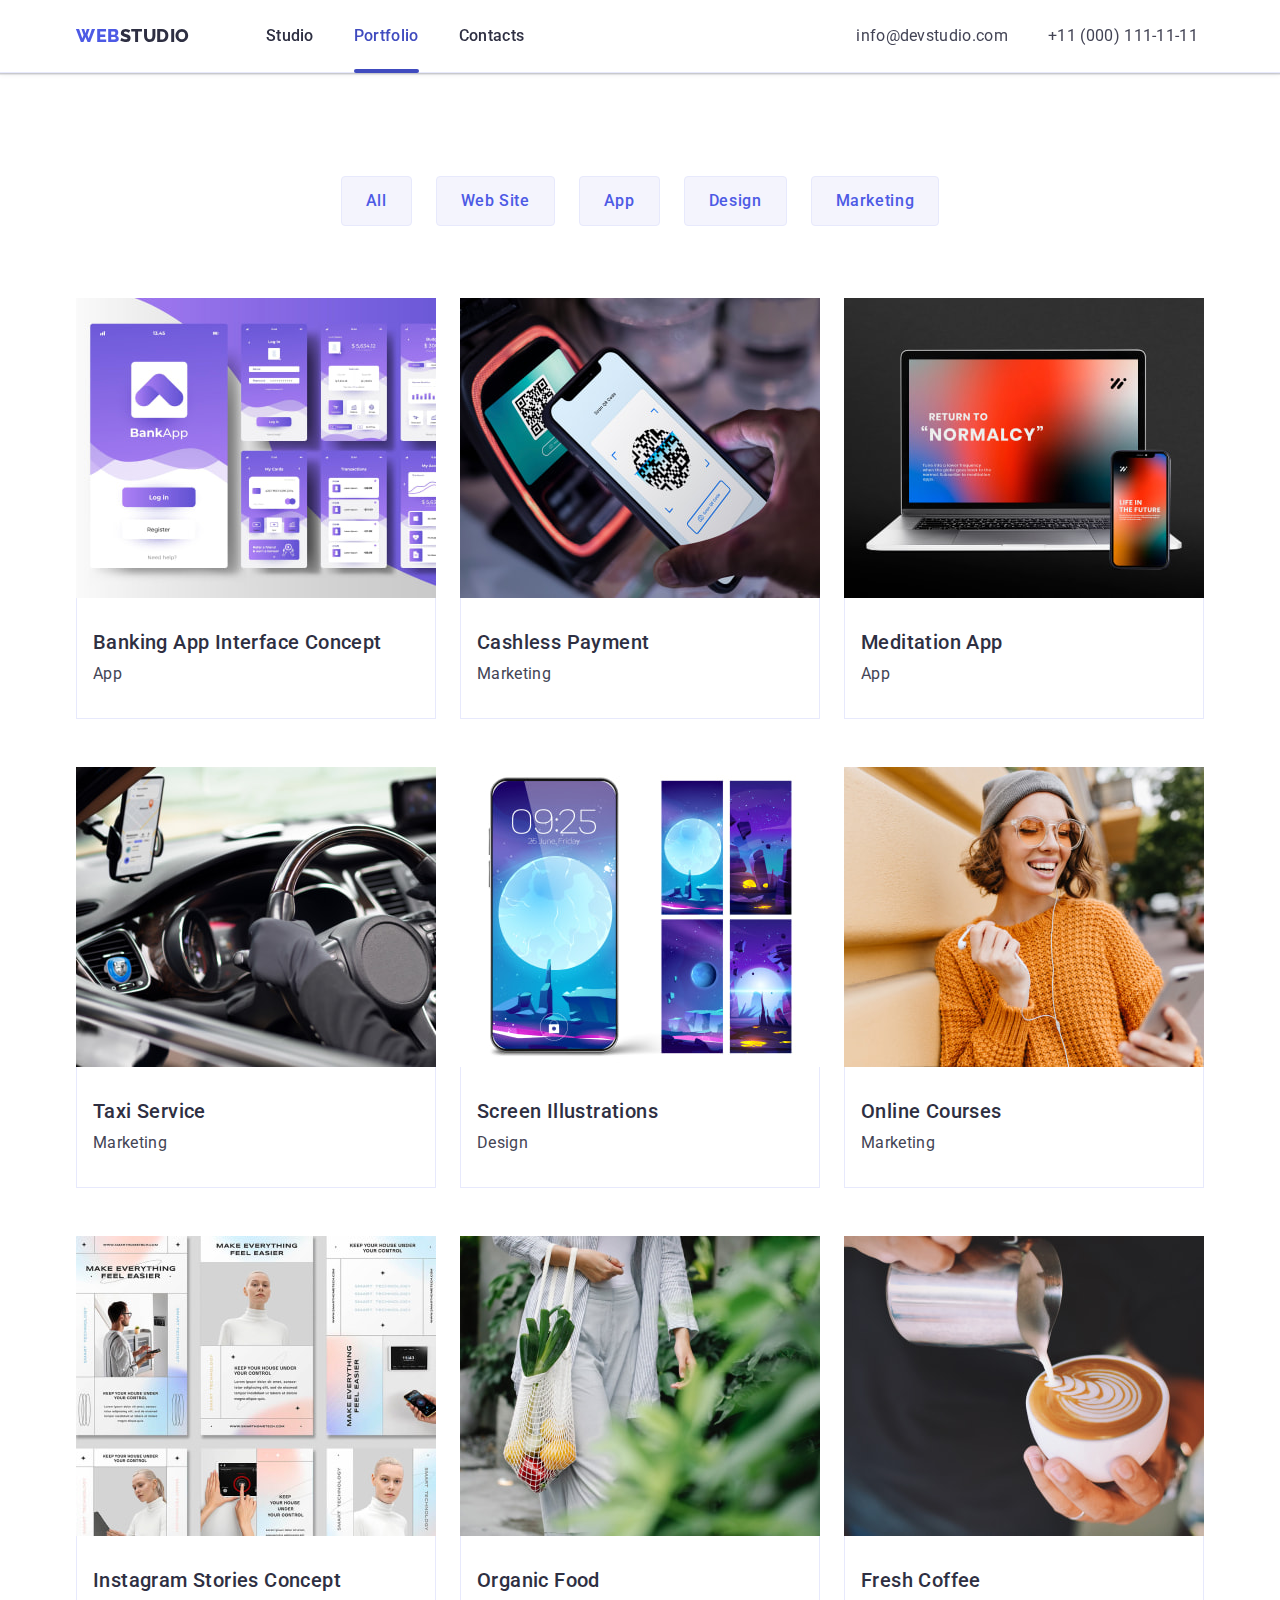
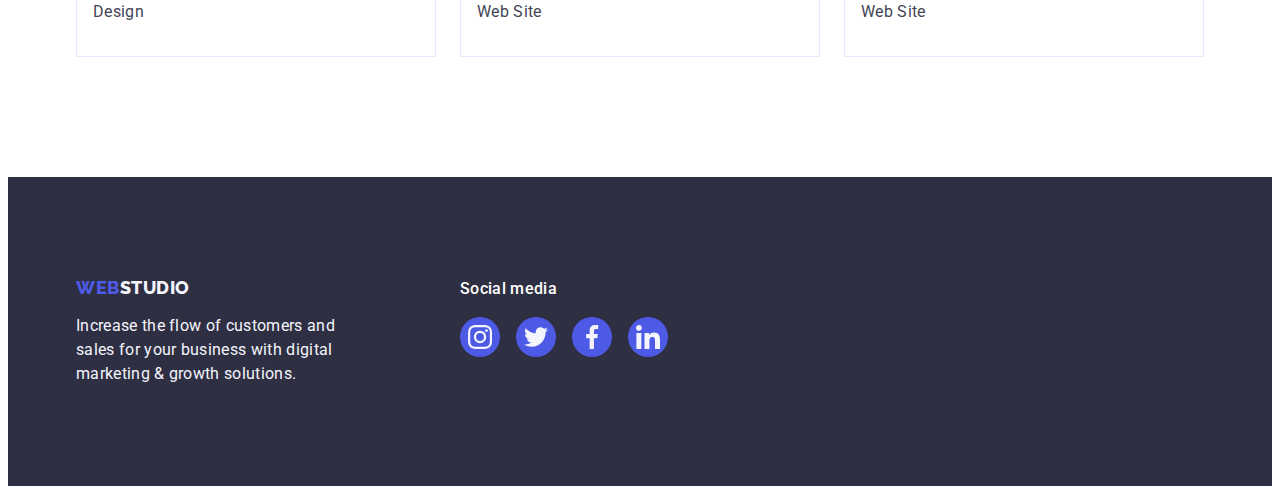
==== portfolio.html @ 9a4536a9 "Initial commit" ====
<!DOCTYPE html>
<html lang="en">
  <head>
    <meta charset="UTF-8" />
    <meta http-equiv="X-UA-Compatible" content="IE=edge" />
    <meta name="viewport" content="width=device-width, initial-scale=1.0" />
    <title>Document</title>
    <!--Styles Fonts-->
    <link rel="preconnect" href="https://fonts.googleapis.com" />
    <link rel="preconnect" href="https://fonts.gstatic.com" crossorigin />
    <link
      href="https://fonts.googleapis.com/css2?family=Raleway:wght@800&family=Roboto:wght@400;500;700;900&display=swap"
      rel="stylesheet"
    />
    <!-- Normolize -->
    <link rel="stylesheet" href="https://cdnjs.cloudflare.com/ajax/libs/modern-normalize/1.1.0/modern-normalize.min.css" integrity="sha512-wpPYUAdjBVSE4KJnH1VR1HeZfpl1ub8YT/NKx4PuQ5NmX2tKuGu6U/JRp5y+Y8XG2tV+wKQpNHVUX03MfMFn9Q==" crossorigin="anonymous" referrerpolicy="no-referrer" />
    <!--Styles proect-->
    <link rel="stylesheet" href="./css/styles.css" />
  </head>
  <body>
    <!--Header section-->
    <header class="header">
      <div class="header-container container">
        <nav class="header-nav">
          <a class="logo-link link" href="./index.html">Web<span class="web-logo">Studio</span></a>
          <ul class="header-nav-list list">
            <li class="header-nav-iteam">
              <a class="header-link link" href="./index.html">Studio</a>
            </li>
            <li class="header-nav-iteam">
              <a class="header-link link active" href="./portfolio.html">Portfolio</a>
            </li>
            <li class="header-nav-iteam">
              <a class="header-link link" href="">Contacts</a>
            </li>
          </ul>
        </nav>
        <address class="header-address">
          <ul class="header-add-list list">
            <li class="header-add-link">
              <a class="header-add-mail link" href="mailto:info@devstudio.com">info@devstudio.com</a>
            </li>
            <li class="header-add-link">
              <a class="header-add-mail link" href="tel:+110001111111">+11 (000) 111-11-11</a>
            </li>
          </ul>
        </address>
      </div>
    </header>
    <!--Main section-->
    <main>
      <section class="filter-st">
        <div class="filter-container container">
          <h1 class="filter-title" hidden>Filter button</h1>
          <ul class="bt-list list">
            <li class="filter-bt-iteam link">
              <button type="button" class="filter-bt">All</button>
            </li>
            <li class="filter-bt-iteam link">
              <button type="button" class="filter-bt">Web Site</button>
            </li>
            <li class="filter-bt-iteam link">
              <button type="button" class="filter-bt">App</button>
            </li>
            <li class="filter-bt-iteam link">
              <button type="button" class="filter-bt">Design</button>
            </li>
            <li class="filter-bt-iteam link">
              <button type="button" class="filter-bt">Marketing</button>
            </li>
          </ul>
          <ul class="portf-list list">
            <li class="portf-list-iteam">
                <a class="portf-iteam link" href="">
                  <div class="overlay">
                    <img
                    class="portfolio-img"
                    src="./images/portfolio/img1.jpg"
                    alt="Banking app"
                    width="360"
                    height="300"
                    />
                    <p class="overlay-text">
                        14 Stylish and User-Friendly App Design Concepts · Task Manager App · Calorie Tracker App · Exotic Fruit Ecommerce App · Cloud Storage App
                    </p>
                  </div>
                  <div class="portfolio-card-tx">
                    <h2 class="portfolio-title-two">Banking App Interface Concept</h2>
                    <p class="portfolio-tx-two">App</p>
                  </div>
                </a>
            </li>
            <li class="portf-list-iteam">
              <a class="portf-iteam link" href="">
                <div class="overlay">
                  <img
                  class="portfolio-img"
                  src="./images/portfolio/img2.jpg"
                  alt="Payment"
                  width="360"
                  height="300"
                  />
                  <p class="overlay-text">
                    14 Stylish and User-Friendly App Design Concepts · Task Manager App · Calorie Tracker App · Exotic Fruit Ecommerce App · Cloud Storage App
                  </p>
                </div>
                <div class="portfolio-card-tx">
                  <h2 class="portfolio-title-two">Cashless Payment</h2>
                  <p class="portfolio-tx-two">Marketing</p>
                </div>
              </a>
            </li>
            <li class="portf-list-iteam">
              <a class="portf-iteam link" href="">
                <div class="overlay">
                  <img
                  class="portfolio-img"
                  src="./images/portfolio/img3.jpg"
                  alt="Meditation app"
                  width="360"
                  height="300"
                  />
                  <p class="overlay-text">
                    14 Stylish and User-Friendly App Design Concepts · Task Manager App · Calorie Tracker App · Exotic Fruit Ecommerce App · Cloud Storage App
                  </p>
                </div>
                <div class="portfolio-card-tx">
                  <h2 class="portfolio-title-two">Meditation App</h2>
                  <p class="portfolio-tx-two">App</p>
                </div>
              </a>
            </li>
            <li class="portf-list-iteam">
              <a class="portf-iteam link" href="">
                <div class="overlay">
                  <img
                  class="portfolio-img"
                  src="./images/portfolio/img4.jpg"
                  alt="Taxi Service"
                  width="360"
                  height="300"
                  />
                  <p class="overlay-text">
                    14 Stylish and User-Friendly App Design Concepts · Task Manager App · Calorie Tracker App · Exotic Fruit Ecommerce App · Cloud Storage App
                  </p>
                </div>
                <div class="portfolio-card-tx">
                  <h2 class="portfolio-title-two">Taxi Service</h2>
                  <p class="portfolio-tx-two">Marketing</p>
                </div>
              </a>
            </li>
            <li class="portf-list-iteam">
              <a class="portf-iteam link" href="">
                <div class="overlay">
                  <img
                  class="portfolio-img"
                  src="./images/portfolio/img5.jpg"
                  alt="Illustrations"
                  width="360"
                  height="300"
                  />
                  <p class="overlay-text">
                    14 Stylish and User-Friendly App Design Concepts · Task Manager App · Calorie Tracker App · Exotic Fruit Ecommerce App · Cloud Storage App
                  </p>
                </div>
                <div class="portfolio-card-tx">
                  <h2 class="portfolio-title-two">Screen Illustrations</h2>
                  <p class="portfolio-tx-two">Design</p>
                </div>
              </a>
            </li>
            <li class="portf-list-iteam">
              <a class="portf-iteam link" href="">
                <div class="overlay">
                  <img
                  class="portfolio-img"
                  src="./images/portfolio/img6.jpg"
                  alt="Online Courses"
                  width="360"
                  height="300"
                  />
                  <p class="overlay-text">
                    14 Stylish and User-Friendly App Design Concepts · Task Manager App · Calorie Tracker App · Exotic Fruit Ecommerce App · Cloud Storage App
                  </p>
                </div>
                <div class="portfolio-card-tx">
                  <h2 class="portfolio-title-two">Online Courses</h2>
                  <p class="portfolio-tx-two">Marketing</p>
                </div>
              </a>
            </li>
            <li class="portf-list-iteam">
              <a class="portf-iteam link" href="">
                <div class="overlay">
                  <img
                  class="portfolio-img"
                  src="./images/portfolio/img7.jpg"
                  alt="Instagram Stories"
                  width="360"
                  height="300"
                  />
                  <p class="overlay-text">
                    14 Stylish and User-Friendly App Design Concepts · Task Manager App · Calorie Tracker App · Exotic Fruit Ecommerce App · Cloud Storage App
                  </p>
                </div>
                <div class="portfolio-card-tx">
                  <h2 class="portfolio-title-two">Instagram Stories Concept</h2>
                  <p class="portfolio-tx-two">Design</p>
                </div>
              </a>
            </li>
            <li class="portf-list-iteam">
              <a class="portf-iteam link" href="">
                <div class="overlay">
                  <img
                  class="portfolio-img"
                  src="./images/portfolio/img8.jpg"
                  alt="Organic Food"
                  width="360"
                  height="300"
                  />
                  <p class="overlay-text">
                    14 Stylish and User-Friendly App Design Concepts · Task Manager App · Calorie Tracker App · Exotic Fruit Ecommerce App · Cloud Storage App
                  </p>
                </div>
                <div class="portfolio-card-tx">
                  <h2 class="portfolio-title-two">Organic Food</h2>
                  <p class="portfolio-tx-two">Web Site</p>
                </div>
              </a>
            </li>
            <li class="portf-list-iteam">
              <a class="portf-iteam link" href="">
                <div class="overlay">
                  <img
                  class=""
                  src="./images/portfolio/img9.jpg"
                  alt="Coffee"
                  width="360"
                  height="300"
                  />
                  <p class="overlay-text">
                    14 Stylish and User-Friendly App Design Concepts · Task Manager App · Calorie Tracker App · Exotic Fruit Ecommerce App · Cloud Storage App
                  </p>
                </div>
                <div class="portfolio-card-tx">
                  <h2 class="portfolio-title-two">Fresh Coffee</h2>
                  <p class="portfolio-tx-two">Web Site</p>
                </div>
              </a>
            </li>
          </ul>
        </div>
      </section>
    </main>
    <!--Footer section-->
    <footer class="footer">
      <div class="footer-container container">
        <div class="footer-left">
          <a class="logo-link-footer link" href="./index.html"
            >Web<span class="footer-logo">Studio</span></a
          >
          <p class="footer-tx"
            >Increase the flow of customers and sales for your business with digital marketing &
            growth solutions.</p
          >
        </div>
        <div class="footer-social">
          <p class="footer-social-tx">Social media</p>
          <ul class="footer-social-list list">
            <li class="footer-social-iteam">
              <a
                class="footer-social-link link"
                href=""
                target="_blank"
                rel="noopener noreferrer"
                aria-label="Instagram icon"
              >
                <svg class="footer-social-icon" width="24" height="24">
                  <use href="./images/icons.svg#icon-instagram"></use></svg
              ></a>
            </li>
            <li class="footer-social-iteam">
              <a
                class="footer-social-link link"
                href=""
                target="_blank"
                rel="noopener noreferrer"
                aria-label="Twitter icon"
              >
                <svg class="footer-social-icon" width="24" height="24">
                  <use href="./images/icons.svg#icon-twitter"></use></svg
              ></a>
            </li>
            <li class="footer-social-iteam">
              <a
                class="footer-social-link link"
                href=""
                target="_blank"
                rel="noopener noreferrer"
                aria-label="Facebook icon"
              >
                <svg class="footer-social-icon" width="24" height="24">
                  <use href="./images/icons.svg#icon-facebook"></use></svg
              ></a>
            </li>
            <li class="footer-social-iteam">
              <a
                class="footer-social-link link"
                href=""
                target="_blank"
                rel="noopener noreferrer"
                aria-label="Linkedin icon"
              >
                <svg class="footer-social-icon" width="24" height="24">
                  <use href="./images/icons.svg#icon-linkedin"></use></svg
              ></a>
            </li>
          </ul>
        </div>
      </div>
    </footer>
  </body>
</html>
---- css/styles.css ----
:root {
    /* Color */
    --main-txt-cl: #434455;
    --background-cl: #FFFFFF;
    --link-cl: #2E2F42;
    --color-cloud: #f4f4fd;
    --logo-cl: #4D5AE5;
    --activ-cl: #404bbf;
    --hero-cl: #FFFFFF;
    /* Fonts */
    --main-ft: Roboto, sans-serif;
    --second-ft: Raleway, sans-serif;

    /* others */
    --header-idx: 10;
    --modal-idx: 100;
}

/**
  |============================
  | Base style
  |============================
*/

html {
    box-sizing: border-box;
}

*,
*::before,
*::after {
  box-sizing: inherit;
}

body {
    font-family: var(--main-ft);
    font-size: 16px;
    line-height: 1.5;
    letter-spacing: 0.2em;
    color: var(--main-txt-cl);
    background-color: var(--background-cl);
    padding-top: 72px;
}

/* reset start */

h1,h2,h3,h4,h5,h6,p {
    margin: 0;
}

img {
    display: block;
}

.link {
    text-decoration: none;
}
.list {
    list-style: none;
    padding: 0;
    margin: 0;
}
button {
    cursor: pointer;
}

.container {
    width: 1158px;
    padding-left: 15px;
    padding-right: 15px;
    margin: 0 auto;
}
/**
  |============================
  | Header
  |============================
*/

.header {
    background-color: #FFFFFF;
    border-bottom: 1px solid #e7e9fc;
    box-shadow: 0px 2px 1px rgba(46, 47, 66, 0.08), 0px 1px 1px rgba(46, 47, 66, 0.16), 0px 1px 6px rgba(46, 47, 66, 0.08);

    position: fixed;
    width: 100%;
    z-index: var(--header-idx);
    top: 0;
    left: 0;
}
.logo-link {
    font-family: var(--second-ft);
    font-style: normal;
    font-weight: 800;
    font-size: 18px;
    line-height: 1.17;
    align-items: center;
    letter-spacing: 0.03em;
    text-transform: uppercase;
    color: var(--logo-cl);
    margin-right: 76px;
}

.web-logo {
    font-family: var(--second-ft);
    font-style: normal;
    font-weight: 800;
    font-size: 18px;
    line-height: 1.17;
    align-items: center;
    letter-spacing: 0.03em;
    text-transform: uppercase;
    color: var(--link-cl);
}

.header-nav {
    display: flex;
    align-items: center;
}

.header-nav-list {
    display: flex;
    align-items: center;
    margin-right: 332px;

    transition: color 250ms cubic-bezier(0.4, 0, 0.2, 1);
}

.header-link {
    font-family: var(--main-ft);
    font-style: normal;
    font-weight: 500;
    font-size: 16px;
    line-height: 1.5;
    letter-spacing: 0.02em;
    color: var(--link-cl);
    display: block;
    padding-top: 24px;
    padding-bottom: 24px;

    transition: color 250ms cubic-bezier(0.4, 0, 0.2, 1);
    position: relative;

}

.header-link::after {
    content: "";
    display: block;
    position: absolute;
    bottom: -1px;
    left: 0;
    width: 100%;
    height: 4px;
    border-radius: 2px;
}
.header-link.active {
    color: var(--activ-cl);
    transition: color 250ms cubic-bezier(0.4, 0, 0.2, 1);
}

.header-link.active::after {
    background-color: var(--activ-cl);
}

.header-address {
    font-style: normal;
}

.header-link:hover,
.header-link:focus {
    color: var(--activ-cl);
}

.header-add-mail {
    font-style: normal;
    font-weight: 400;
    font-size: 16px;
    letter-spacing: 0.02em;
    line-height: 1.5;
    color: var(--main-txt-cl);

    transition: color 250ms cubic-bezier(0.4, 0, 0.2, 1);
}

.header-add-mail:hover,
.header-add-mail:focus {
    color: var(--activ-cl);
}

.header-container {
    display: flex;
    align-items: center;
}

.header-add-list {
    display: flex;
    margin: 0px;
    padding: 0px;
}

.header-nav-list .header-nav-iteam:not(:last-child) {
    margin-right: 40px;
}
.header-add-list .header-add-link:not(:last-child) {
    margin-right: 40px;
  }
/**
  |============================
  | Hero
  |============================
*/

.hero-st {
    background-color: var(--link-cl);
    padding-top: 188px;
    padding-bottom: 188px;

    background-image: linear-gradient(
        rgba(46, 47, 66, 0.7),
        rgba(46, 47, 66, 0.7)
    ),
    url(../images/hero/people-office.jpg);
    background-repeat: no-repeat;
    background-size: cover;
    background-position: center;
    max-width: 1440px;
    margin-left: auto;
    margin-right: auto;
}

.hero-title {
    font-size: 56px;
    line-height: 1.07;
    text-align: center;
    letter-spacing: 0.02em;
    color: var(--hero-cl);

    max-width: 496px;
    margin-top: 0px;
    margin-right: auto;
    margin-bottom: 48px;
    margin-left: auto;
}

.hero-btn {
    background-color: var(--logo-cl);
    font-family: var(--main-ft);
    font-weight: 500;
    font-size: 16px;
    line-height: 1.5;
    letter-spacing: 0.04em;
    color: var(--hero-cl);
    cursor: pointer;

    display: block;
    min-width: 169px;
    padding: 16px 32px;
    box-shadow: 0px 4px 4px rgba(0, 0, 0, 0.15);
    border-radius: 4px;
    border: none;
    margin-right: auto;
    margin-left: auto;

    transition: background-color 250ms cubic-bezier(0.4, 0, 0.2, 1);
}

.hero-btn:hover,
.hero-btn:focus {
    color: var(--hero-cl);
    background-color: var(--activ-cl);
}

/**
  |============================
  | About
  |============================
*/

.about {
    padding-top: 120px;
    padding-bottom: 120px;
}
.about-list {
    display: flex;
    margin-top: 0px;
    margin-bottom: 0px;
    padding: 0px;
}
.about-list-iteam {
    width: 264px;
}
.about-list-iteam:not(:last-child) {
    margin-right: 24px;
}
.about-title-main {
    font-weight: 500;
    font-size: 20px;
    line-height: 1.2;
    letter-spacing: 0.02em;
    color: var(--link-cl);
    margin-bottom: 8px
}

.about-tx {
    line-height: 1.5;
    letter-spacing: 0.02em;
}
/* About icons */
.about-icon-conteiner{
    display: flex;
    justify-content: center;
    align-items: center;
    background-color: var(--color-cloud);
    margin-bottom: 8px;
    height: 112px;
    border-radius: 4px;
}

/**
  |============================
  | Portfolio
  |============================
*/

.portfolio {
    padding-bottom: 120px;
}

.portfolio-list {
    display: flex;
}

.portfolio-title {
    font-size: 36px;
    line-height: 1.11;
    text-align: center;
    letter-spacing: 0.02em;
    color: var(--link-cl);
    text-transform: capitalize;

    margin-right: auto;
    margin-bottom: 72px;
    margin-left: auto;
}

.portfolio-list .portfolio-list-iteam:not(:last-child) {
    margin-right: 24px;
  }

/**
  |============================
  | Team
  |============================
*/

.team {
    background-color: var(--color-cloud);
    padding-top: 120px;
    padding-bottom: 120px;
}

.team-list {
    display: flex;
}
.team-title {
    font-size: 36px;
    line-height: 1.11;
    text-align: center;
    letter-spacing: 0.02em;
    text-transform: capitalize;
    color: var(--link-cl);
    margin-right: auto;
    margin-bottom: 72px;
    margin-left: auto;
}
.customers-container .team-title {
    line-height: 1.1;
}

.team-list-iteam {
    background-color: var(--background-cl);
    width: 264px;
    box-shadow: 0px 1px 6px rgba(46, 47, 66, 0.08), 0px 1px 1px rgba(46, 47, 66, 0.16), 0px 2px 1px rgba(46, 47, 66, 0.08);
    border-radius: 0px 0px 4px 4px;
}

.team-list .team-list-iteam:not(:last-child) {
    margin-right: 24px;
  }

.team-name {
    font-size: 20px;
    line-height: 1.2;
    font-weight: 500;
    text-align:center;
    letter-spacing: 0.02em;
    color: var(--link-cl);
    margin-bottom: 8px;
}

.team-tx {
    letter-spacing: 0.02em;
    line-height: 1.5;
    text-align: center;
    margin-bottom: 8px;
}

.card-content {
    flex-direction: column;
    justify-content: center;
    align-items: center;
    padding: 32px 0;
    gap: 8px;
}
/* Social icons */
.socials {
    display: flex;
    justify-content: center;
    align-items: center;
    gap: 24px;
    padding: 0;
}
.socials-iteam {
}
.socials-link {
    display: flex;
    justify-content: center;
    align-items: center;
    width: 40px;
    height: 40px;
    border-radius: 50%;

    background-color: var(--logo-cl);

    transition: background-color 250ms cubic-bezier(0.4, 0, 0.2, 1);
}
.socials-icon {
    fill: var(--color-cloud);
}
.socials-link:hover {
    background-color: var(--activ-cl);
}

.socials-link:focus {
    background-color: var(--activ-cl);
}

/**
  |============================
  | Customers
  |============================
*/
.customers {
    padding-top: 120px;
    padding-bottom: 120px;
}
.customers-container {
}

.customers-list {
    display: flex;
    gap: 24px;
    margin: 0;
    padding: 0;
}

.customers-iteam {
    width: 168px;
    height: 88px;
    display: flex;
    justify-content: center;
    align-items: center;
}
.customers-link {
    display: flex;
    justify-content: center;
    align-items: center;
    width: 100%;
    height: 100%;
    border: 1px solid #8E8F99;
    border-radius: 4px;
    color: #8E8F99;

    transition: border-color 250ms cubic-bezier(0.4, 0, 0.2, 1),
    color 250ms cubic-bezier(0.4, 0, 0.2, 1);
}

.customers-icon {
    fill: currentColor;
}

.customers-link:hover {
    border-color: var(--activ-cl);
    color: var(--activ-cl);
}
.customers-link:focus {
    border-color: var(--activ-cl);
    color: var(--activ-cl);
}
.customers-iteam:focus .customers-icon {
    fill: var(--activ-cl);
}
.customers-iteam:hover .customers-icon {
    fill: var(--activ-cl);
}
/**
  |============================
  | Footer
  |============================
*/
.logo-link-footer {
    font-family: var(--second-ft);
    font-style: normal;
    font-weight: 800;
    font-size: 18px;
    line-height: 1.17;
    align-items: center;
    letter-spacing: 0.03em;
    text-transform: uppercase;
    color: var(--logo-cl);
    
    margin-bottom: 16px;
    display: inline-block;
}

.footer {
    background-color: var(--link-cl);
    color: var(--color-cloud);
    padding-top: 100px;
    padding-bottom: 100px;
}
.footer-logo {
    color: var(--color-cloud);
}

.footer-tx {
    font-weight: 400;
    letter-spacing: 0.02em;
    width: 264px;
}

.footer-left {
    margin-right: 120px;
}
.footer-container {
    display: flex;
    align-items: baseline;
}

/* Footer social */

.footer-social {
}
.footer-social-tx {
    margin-bottom: 16px;
    font-weight: 500;
    color: var(--hero-cl);
    line-height: 1.5;
    letter-spacing: 0.02em;
}
.footer-social-list {
    display: flex;
    gap: 16px;
}

.footer-social-iteam {
    width: 40px;
    height: 40px;
}
.footer-social-link {
    display: flex;
    justify-content: center;
    align-items: center;
    width: 100%;
    height: 100%;
    background-color: #4D5AE5;
    border-radius: 50%;

    transition: background-color 250ms cubic-bezier(0.4, 0, 0.2, 1);
}
.footer-social-link:focus {
    background-color: #31D0AA;
}
.footer-social-link:hover {
    background-color: #31D0AA;
}
.footer-social-icon {
    fill: var(--color-cloud);
}

/**
  |============================
  | Modal window
  |============================
*/
.backdrop {
    position: fixed;
    top: 0;
    left: 0;
    width: 100%;
    height: 100%;
    background: rgba(46, 47, 66, 0.4);

    transition: opacity 250ms cubic-bezier(0.4, 0, 0.2, 1),
    visibility 250ms cubic-bezier(0.4, 0, 0.2, 1);
    z-index: var(--modal-idx);
    visibility: visible;
    pointer-events: initial;
}

.backdrop.is-hidden {
    opacity: 0;
    pointer-events: none;
    visibility: hidden;
}
.modal {
    width: 408px;
    min-height: 576px;
    background-color: #FCFCFC;
    border-radius: 4px;
    box-shadow: 0px 1px 1px rgba(0, 0, 0, 0.14), 0px 1px 3px rgba(0, 0, 0, 0.12), 0px 2px 1px rgba(0, 0, 0, 0.2);


    position: absolute;
    top: calc(50%);
    left: calc(50%);

    transform: translate(-50%, -50%) scale(1);
    transition: transform 250ms cubic-bezier(0.4, 0, 0.2, 1);
    opacity: 1000ms ease-in;
    
}

.backdrop.is-hidden .modal {
    opacity: 0;
    transform: translate(-90%, -80%);
    transition: transform 400ms ease-out opacity 400ms;

    
}
.modal-close-btn {
    background-color: #E7E9FC;
    width: 24px;
    height: 24px;
    border-radius: 50%;
    border: 1px solid rgba(0, 0, 0, 0.1);

    position: absolute;
    top: 24px;
    right: 24px;

    display: flex;
    align-items: center;
    justify-content: center;
    padding: 0;
    cursor: pointer;
    transition: background-color 250ms cubic-bezier(0.4, 0, 0.2, 1),
    border 250ms cubic-bezier(0.4, 0, 0.2, 1);
}

.modal-close-btn:hover {
    background-color: var(--activ-cl);
    border: none;
}
.modal-close-btn:focus {
    background-color: var(--activ-cl);
    border: none;
}
.modal-close-icon {
    transition: fill 250ms cubic-bezier(0.4, 0, 0.2, 1);
}
.modal-close-btn:focus .modal-close-icon {
    fill: var(--background-cl);
}
.modal-close-btn:hover .modal-close-icon {
    fill: var(--background-cl);
}

/**
  |============================
  | Portfolio second page
  |============================
*/

/* Filter section */

.filter-st {
    padding-top: 96px;
    padding-bottom: 120px;
}

.bt-list {
    display: flex;
    justify-content: center;
    margin-bottom: 72px;
}

.bt-list .filter-bt-iteam:not(:last-child) {
    margin-right: 24px;
}
.filter-bt {
    font-family: var(--main-ft);
    font-weight: 500;
    font-size: 16px;
    line-height: 1.5;
    text-align: center;
    letter-spacing: 0.04em;
    color: var(--logo-cl);
    background-color: var(--color-cloud);
    cursor: pointer;

    border: 1px solid #E7E9FC;
    border-radius: 4px;
    padding: 12px 24px;

    transition: color 250ms cubic-bezier(0.4, 0, 0.2, 1),
    background-color 250ms cubic-bezier(0.4, 0, 0.2, 1),
    border-color 250ms cubic-bezier(0.4, 0, 0.2, 1),
    box-shadow 250ms cubic-bezier(0.4, 0, 0.2, 1);
}

.filter-bt:hover,
.filter-bt:focus {
    color: var(--background-cl);
    background-color: var(--activ-cl);
    border: 1px solid transparent;
    box-shadow: 0px 3px 1px rgba(0, 0, 0, 0.1), 0px 2px 1px rgba(0, 0, 0, 0.08), 0px 2px 2px rgba(0, 0, 0, 0.12);border-radius: 4px;
}

/* Portfoilio section */

.portfolio-title-two {
    font-weight: 500;
    font-size: 20px;
    line-height: 1.2;
    letter-spacing: 0.02em;
    color: var(--link-cl);
    margin-bottom: 8px;
}

.portfolio-tx-two {
    color: var(--main-txt-cl);
    line-height: 1.5;
    letter-spacing: 0.02em;
    margin-bottom: 0px;
}
.portf-iteam {
    text-decoration: none;
    list-style: none;
    display: block;
    transition: box-shadow 250ms cubic-bezier(0.4, 0, 0.2, 1);
}
.portf-list {
    display: flex;
    flex-wrap: wrap;
    transition: box-shadow 250ms cubic-bezier(0.4, 0, 0.2, 1);
}
.portf-list-iteam {
    margin-right: 24px;
    margin-bottom: 48px;
}
.portf-list-iteam:nth-child(3n) {
    margin-right: 0px;
}
.portf-list-iteam:nth-last-child(-n + 3) {
    margin-bottom: 0px;
}
.portf-iteam:hover {
    box-shadow: 0px 1px 6px rgba(46, 47, 66, 0.08), 0px 1px 1px rgba(46, 47, 66, 0.16), 0px 2px 1px rgba(46, 47, 66, 0.08);
}
.portf-iteam:focus {
    box-shadow: 0px 1px 6px rgba(46, 47, 66, 0.08), 0px 1px 1px rgba(46, 47, 66, 0.16), 0px 2px 1px rgba(46, 47, 66, 0.08);
}
.portfolio-card-tx {
    padding: 32px 16px;
    border: 1px solid #e7e9fc;
    border-top: none;
}

/**
  |============================
  | Overlay
  |============================
*/

.overlay {
    position: relative;
    overflow: hidden;

}
.overlay-text {
    position: absolute;
    top: 0;
    font-size: 16px;
    line-height: 1.5;
    letter-spacing: 0.02em;
    color: var(--color-cloud);
    padding: 40px 32px;
    background-color: var(--logo-cl);
    height: 100%;
    width: 100%;

    transform: translateY(100%);
    transition: transform 250ms cubic-bezier(0.4, 0, 0.2, 1);
}

.portf-iteam:focus .overlay-text,
.portf-iteam:hover .overlay-text {
    transform: translateY(0%);
}
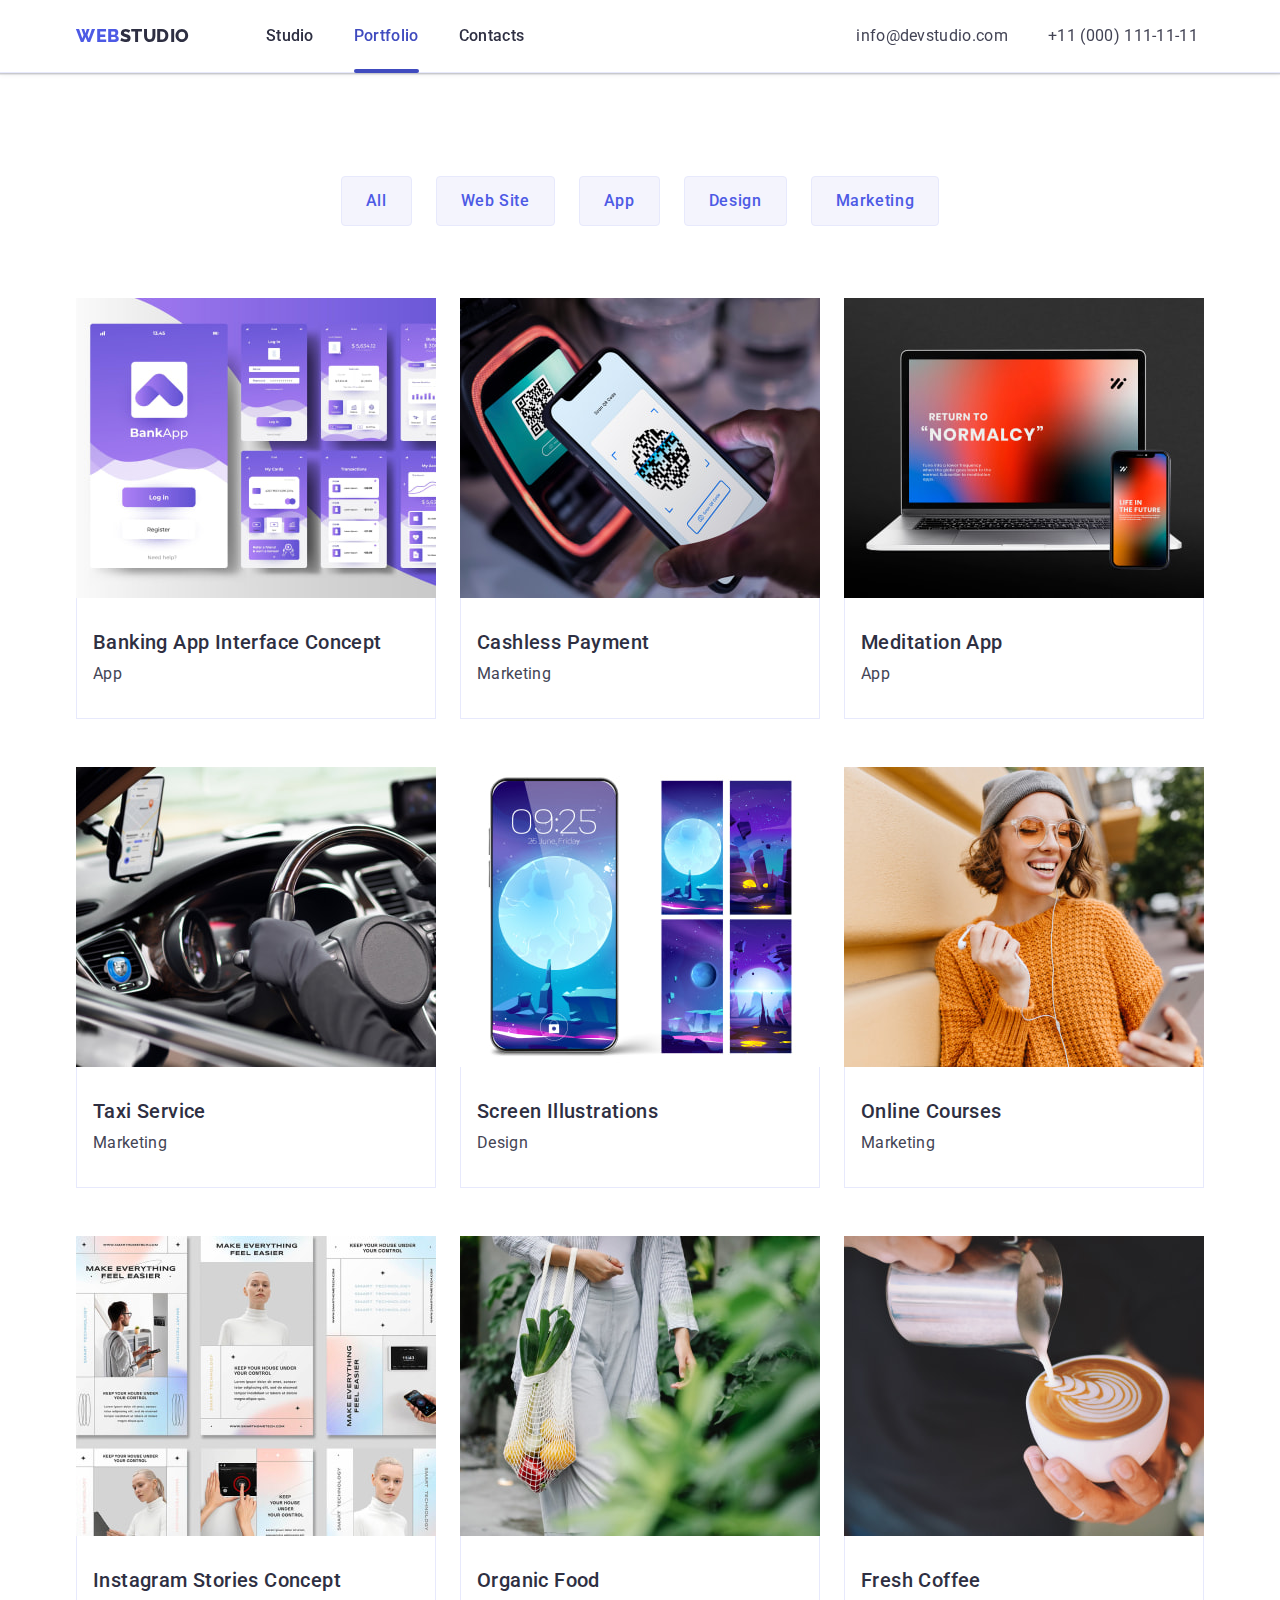
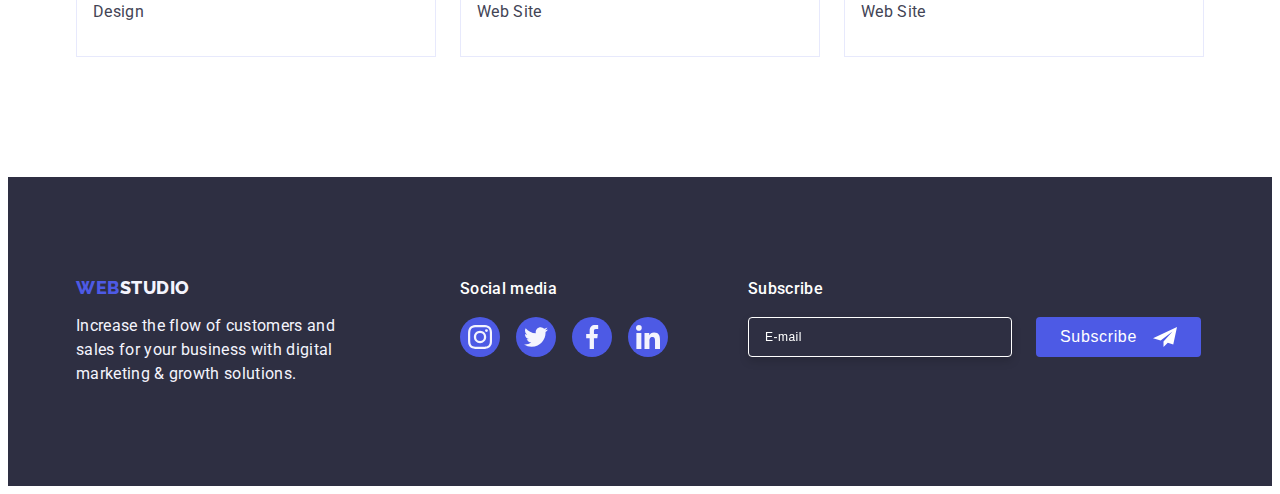
==== commit 9a331c8f: "commodal" ====
--- a/portfolio.html
+++ b/portfolio.html
@@ -319,6 +319,23 @@
             </li>
           </ul>
         </div>
+        <div class="subscribe">
+          <p class="subscribe-text">Subscribe</p>
+          <form class="form-email">
+            <label class="subscribe-label">
+              <input 
+              class="input-email" 
+              type="email"
+              name="email"
+              placeholder="E-mail">
+            </label>
+            <button class="subscribe-btn" type="submit">Subscribe
+              <svg class="subscribe-icon" width="24" height="24">
+                <use href="./images/icons.svg#icon-send_icon"></use>
+              </svg>
+            </button>
+          </form>
+        </div>
       </div>
     </footer>
   </body>
--- a/css/styles.css
+++ b/css/styles.css
@@ -1,19 +1,19 @@
 :root {
-    /* Color */
-    --main-txt-cl: #434455;
-    --background-cl: #FFFFFF;
-    --link-cl: #2E2F42;
-    --color-cloud: #f4f4fd;
-    --logo-cl: #4D5AE5;
-    --activ-cl: #404bbf;
-    --hero-cl: #FFFFFF;
-    /* Fonts */
-    --main-ft: Roboto, sans-serif;
-    --second-ft: Raleway, sans-serif;
-
-    /* others */
-    --header-idx: 10;
-    --modal-idx: 100;
+  /* Color */
+  --main-txt-cl: #434455;
+  --background-cl: #ffffff;
+  --link-cl: #2e2f42;
+  --color-cloud: #f4f4fd;
+  --logo-cl: #4d5ae5;
+  --activ-cl: #404bbf;
+  --hero-cl: #ffffff;
+  /* Fonts */
+  --main-ft: Roboto, sans-serif;
+  --second-ft: Raleway, sans-serif;
+
+  /* others */
+  --header-idx: 10;
+  --modal-idx: 100;
 }
 
 /**
@@ -23,7 +23,7 @@
 */
 
 html {
-    box-sizing: border-box;
+  box-sizing: border-box;
 }
 
 *,
@@ -33,42 +33,48 @@
 }
 
 body {
-    font-family: var(--main-ft);
-    font-size: 16px;
-    line-height: 1.5;
-    letter-spacing: 0.2em;
-    color: var(--main-txt-cl);
-    background-color: var(--background-cl);
-    padding-top: 72px;
+  font-family: var(--main-ft);
+  font-size: 16px;
+  line-height: 1.5;
+  letter-spacing: 0.2em;
+  color: var(--main-txt-cl);
+  background-color: var(--background-cl);
+  padding-top: 72px;
 }
 
 /* reset start */
 
-h1,h2,h3,h4,h5,h6,p {
-    margin: 0;
+h1,
+h2,
+h3,
+h4,
+h5,
+h6,
+p {
+  margin: 0;
 }
 
 img {
-    display: block;
+  display: block;
 }
 
 .link {
-    text-decoration: none;
+  text-decoration: none;
 }
 .list {
-    list-style: none;
-    padding: 0;
-    margin: 0;
+  list-style: none;
+  padding: 0;
+  margin: 0;
 }
 button {
-    cursor: pointer;
+  cursor: pointer;
 }
 
 .container {
-    width: 1158px;
-    padding-left: 15px;
-    padding-right: 15px;
-    margin: 0 auto;
+  width: 1158px;
+  padding-left: 15px;
+  padding-right: 15px;
+  margin: 0 auto;
 }
 /**
   |============================
@@ -77,132 +83,132 @@
 */
 
 .header {
-    background-color: #FFFFFF;
-    border-bottom: 1px solid #e7e9fc;
-    box-shadow: 0px 2px 1px rgba(46, 47, 66, 0.08), 0px 1px 1px rgba(46, 47, 66, 0.16), 0px 1px 6px rgba(46, 47, 66, 0.08);
-
-    position: fixed;
-    width: 100%;
-    z-index: var(--header-idx);
-    top: 0;
-    left: 0;
+  background-color: #ffffff;
+  border-bottom: 1px solid #e7e9fc;
+  box-shadow: 0px 2px 1px rgba(46, 47, 66, 0.08), 0px 1px 1px rgba(46, 47, 66, 0.16),
+    0px 1px 6px rgba(46, 47, 66, 0.08);
+
+  position: fixed;
+  width: 100%;
+  z-index: var(--header-idx);
+  top: 0;
+  left: 0;
 }
 .logo-link {
-    font-family: var(--second-ft);
-    font-style: normal;
-    font-weight: 800;
-    font-size: 18px;
-    line-height: 1.17;
-    align-items: center;
-    letter-spacing: 0.03em;
-    text-transform: uppercase;
-    color: var(--logo-cl);
-    margin-right: 76px;
+  font-family: var(--second-ft);
+  font-style: normal;
+  font-weight: 800;
+  font-size: 18px;
+  line-height: 1.17;
+  align-items: center;
+  letter-spacing: 0.03em;
+  text-transform: uppercase;
+  color: var(--logo-cl);
+  margin-right: 76px;
 }
 
 .web-logo {
-    font-family: var(--second-ft);
-    font-style: normal;
-    font-weight: 800;
-    font-size: 18px;
-    line-height: 1.17;
-    align-items: center;
-    letter-spacing: 0.03em;
-    text-transform: uppercase;
-    color: var(--link-cl);
+  font-family: var(--second-ft);
+  font-style: normal;
+  font-weight: 800;
+  font-size: 18px;
+  line-height: 1.17;
+  align-items: center;
+  letter-spacing: 0.03em;
+  text-transform: uppercase;
+  color: var(--link-cl);
 }
 
 .header-nav {
-    display: flex;
-    align-items: center;
+  display: flex;
+  align-items: center;
 }
 
 .header-nav-list {
-    display: flex;
-    align-items: center;
-    margin-right: 332px;
-
-    transition: color 250ms cubic-bezier(0.4, 0, 0.2, 1);
+  display: flex;
+  align-items: center;
+  margin-right: 332px;
+
+  transition: color 250ms cubic-bezier(0.4, 0, 0.2, 1);
 }
 
 .header-link {
-    font-family: var(--main-ft);
-    font-style: normal;
-    font-weight: 500;
-    font-size: 16px;
-    line-height: 1.5;
-    letter-spacing: 0.02em;
-    color: var(--link-cl);
-    display: block;
-    padding-top: 24px;
-    padding-bottom: 24px;
-
-    transition: color 250ms cubic-bezier(0.4, 0, 0.2, 1);
-    position: relative;
-
+  font-family: var(--main-ft);
+  font-style: normal;
+  font-weight: 500;
+  font-size: 16px;
+  line-height: 1.5;
+  letter-spacing: 0.02em;
+  color: var(--link-cl);
+  display: block;
+  padding-top: 24px;
+  padding-bottom: 24px;
+
+  transition: color 250ms cubic-bezier(0.4, 0, 0.2, 1);
+  position: relative;
 }
 
 .header-link::after {
-    content: "";
-    display: block;
-    position: absolute;
-    bottom: -1px;
-    left: 0;
-    width: 100%;
-    height: 4px;
-    border-radius: 2px;
+  content: '';
+  display: block;
+  position: absolute;
+  bottom: -1px;
+  left: 0;
+  width: 100%;
+  height: 4px;
+  border-radius: 2px;
 }
 .header-link.active {
-    color: var(--activ-cl);
-    transition: color 250ms cubic-bezier(0.4, 0, 0.2, 1);
+  color: var(--activ-cl);
+  transition: color 250ms cubic-bezier(0.4, 0, 0.2, 1);
 }
 
 .header-link.active::after {
-    background-color: var(--activ-cl);
+  background-color: var(--activ-cl);
 }
 
 .header-address {
-    font-style: normal;
+  font-style: normal;
 }
 
 .header-link:hover,
 .header-link:focus {
-    color: var(--activ-cl);
+  color: var(--activ-cl);
 }
 
 .header-add-mail {
-    font-style: normal;
-    font-weight: 400;
-    font-size: 16px;
-    letter-spacing: 0.02em;
-    line-height: 1.5;
-    color: var(--main-txt-cl);
-
-    transition: color 250ms cubic-bezier(0.4, 0, 0.2, 1);
+  font-style: normal;
+  font-weight: 400;
+  font-size: 16px;
+  letter-spacing: 0.02em;
+  line-height: 1.5;
+  color: var(--main-txt-cl);
+
+  transition: color 250ms cubic-bezier(0.4, 0, 0.2, 1);
 }
 
 .header-add-mail:hover,
 .header-add-mail:focus {
-    color: var(--activ-cl);
+  color: var(--activ-cl);
 }
 
 .header-container {
-    display: flex;
-    align-items: center;
+  display: flex;
+  align-items: center;
 }
 
 .header-add-list {
-    display: flex;
-    margin: 0px;
-    padding: 0px;
+  display: flex;
+  margin: 0px;
+  padding: 0px;
 }
 
 .header-nav-list .header-nav-iteam:not(:last-child) {
-    margin-right: 40px;
+  margin-right: 40px;
 }
 .header-add-list .header-add-link:not(:last-child) {
-    margin-right: 40px;
-  }
+  margin-right: 40px;
+}
 /**
   |============================
   | Hero
@@ -210,63 +216,60 @@
 */
 
 .hero-st {
-    background-color: var(--link-cl);
-    padding-top: 188px;
-    padding-bottom: 188px;
-
-    background-image: linear-gradient(
-        rgba(46, 47, 66, 0.7),
-        rgba(46, 47, 66, 0.7)
-    ),
+  background-color: var(--link-cl);
+  padding-top: 188px;
+  padding-bottom: 188px;
+
+  background-image: linear-gradient(rgba(46, 47, 66, 0.7), rgba(46, 47, 66, 0.7)),
     url(../images/hero/people-office.jpg);
-    background-repeat: no-repeat;
-    background-size: cover;
-    background-position: center;
-    max-width: 1440px;
-    margin-left: auto;
-    margin-right: auto;
+  background-repeat: no-repeat;
+  background-size: cover;
+  background-position: center;
+  max-width: 1440px;
+  margin-left: auto;
+  margin-right: auto;
 }
 
 .hero-title {
-    font-size: 56px;
-    line-height: 1.07;
-    text-align: center;
-    letter-spacing: 0.02em;
-    color: var(--hero-cl);
-
-    max-width: 496px;
-    margin-top: 0px;
-    margin-right: auto;
-    margin-bottom: 48px;
-    margin-left: auto;
+  font-size: 56px;
+  line-height: 1.07;
+  text-align: center;
+  letter-spacing: 0.02em;
+  color: var(--hero-cl);
+
+  max-width: 496px;
+  margin-top: 0px;
+  margin-right: auto;
+  margin-bottom: 48px;
+  margin-left: auto;
 }
 
 .hero-btn {
-    background-color: var(--logo-cl);
-    font-family: var(--main-ft);
-    font-weight: 500;
-    font-size: 16px;
-    line-height: 1.5;
-    letter-spacing: 0.04em;
-    color: var(--hero-cl);
-    cursor: pointer;
-
-    display: block;
-    min-width: 169px;
-    padding: 16px 32px;
-    box-shadow: 0px 4px 4px rgba(0, 0, 0, 0.15);
-    border-radius: 4px;
-    border: none;
-    margin-right: auto;
-    margin-left: auto;
-
-    transition: background-color 250ms cubic-bezier(0.4, 0, 0.2, 1);
+  background-color: var(--logo-cl);
+  font-family: var(--main-ft);
+  font-weight: 500;
+  font-size: 16px;
+  line-height: 1.5;
+  letter-spacing: 0.04em;
+  color: var(--hero-cl);
+  cursor: pointer;
+
+  display: block;
+  min-width: 169px;
+  padding: 16px 32px;
+  box-shadow: 0px 4px 4px rgba(0, 0, 0, 0.15);
+  border-radius: 4px;
+  border: none;
+  margin-right: auto;
+  margin-left: auto;
+
+  transition: background-color 250ms cubic-bezier(0.4, 0, 0.2, 1);
 }
 
 .hero-btn:hover,
 .hero-btn:focus {
-    color: var(--hero-cl);
-    background-color: var(--activ-cl);
+  color: var(--hero-cl);
+  background-color: var(--activ-cl);
 }
 
 /**
@@ -276,43 +279,43 @@
 */
 
 .about {
-    padding-top: 120px;
-    padding-bottom: 120px;
+  padding-top: 120px;
+  padding-bottom: 120px;
 }
 .about-list {
-    display: flex;
-    margin-top: 0px;
-    margin-bottom: 0px;
-    padding: 0px;
+  display: flex;
+  margin-top: 0px;
+  margin-bottom: 0px;
+  padding: 0px;
 }
 .about-list-iteam {
-    width: 264px;
+  width: 264px;
 }
 .about-list-iteam:not(:last-child) {
-    margin-right: 24px;
+  margin-right: 24px;
 }
 .about-title-main {
-    font-weight: 500;
-    font-size: 20px;
-    line-height: 1.2;
-    letter-spacing: 0.02em;
-    color: var(--link-cl);
-    margin-bottom: 8px
+  font-weight: 500;
+  font-size: 20px;
+  line-height: 1.2;
+  letter-spacing: 0.02em;
+  color: var(--link-cl);
+  margin-bottom: 8px;
 }
 
 .about-tx {
-    line-height: 1.5;
-    letter-spacing: 0.02em;
+  line-height: 1.5;
+  letter-spacing: 0.02em;
 }
 /* About icons */
-.about-icon-conteiner{
-    display: flex;
-    justify-content: center;
-    align-items: center;
-    background-color: var(--color-cloud);
-    margin-bottom: 8px;
-    height: 112px;
-    border-radius: 4px;
+.about-icon-conteiner {
+  display: flex;
+  justify-content: center;
+  align-items: center;
+  background-color: var(--color-cloud);
+  margin-bottom: 8px;
+  height: 112px;
+  border-radius: 4px;
 }
 
 /**
@@ -322,29 +325,29 @@
 */
 
 .portfolio {
-    padding-bottom: 120px;
+  padding-bottom: 120px;
 }
 
 .portfolio-list {
-    display: flex;
+  display: flex;
 }
 
 .portfolio-title {
-    font-size: 36px;
-    line-height: 1.11;
-    text-align: center;
-    letter-spacing: 0.02em;
-    color: var(--link-cl);
-    text-transform: capitalize;
-
-    margin-right: auto;
-    margin-bottom: 72px;
-    margin-left: auto;
+  font-size: 36px;
+  line-height: 1.11;
+  text-align: center;
+  letter-spacing: 0.02em;
+  color: var(--link-cl);
+  text-transform: capitalize;
+
+  margin-right: auto;
+  margin-bottom: 72px;
+  margin-left: auto;
 }
 
 .portfolio-list .portfolio-list-iteam:not(:last-child) {
-    margin-right: 24px;
-  }
+  margin-right: 24px;
+}
 
 /**
   |============================
@@ -353,95 +356,96 @@
 */
 
 .team {
-    background-color: var(--color-cloud);
-    padding-top: 120px;
-    padding-bottom: 120px;
+  background-color: var(--color-cloud);
+  padding-top: 120px;
+  padding-bottom: 120px;
 }
 
 .team-list {
-    display: flex;
+  display: flex;
 }
 .team-title {
-    font-size: 36px;
-    line-height: 1.11;
-    text-align: center;
-    letter-spacing: 0.02em;
-    text-transform: capitalize;
-    color: var(--link-cl);
-    margin-right: auto;
-    margin-bottom: 72px;
-    margin-left: auto;
+  font-size: 36px;
+  line-height: 1.11;
+  text-align: center;
+  letter-spacing: 0.02em;
+  text-transform: capitalize;
+  color: var(--link-cl);
+  margin-right: auto;
+  margin-bottom: 72px;
+  margin-left: auto;
 }
 .customers-container .team-title {
-    line-height: 1.1;
+  line-height: 1.1;
 }
 
 .team-list-iteam {
-    background-color: var(--background-cl);
-    width: 264px;
-    box-shadow: 0px 1px 6px rgba(46, 47, 66, 0.08), 0px 1px 1px rgba(46, 47, 66, 0.16), 0px 2px 1px rgba(46, 47, 66, 0.08);
-    border-radius: 0px 0px 4px 4px;
+  background-color: var(--background-cl);
+  width: 264px;
+  box-shadow: 0px 1px 6px rgba(46, 47, 66, 0.08), 0px 1px 1px rgba(46, 47, 66, 0.16),
+    0px 2px 1px rgba(46, 47, 66, 0.08);
+  border-radius: 0px 0px 4px 4px;
 }
 
 .team-list .team-list-iteam:not(:last-child) {
-    margin-right: 24px;
-  }
+  margin-right: 24px;
+}
 
 .team-name {
-    font-size: 20px;
-    line-height: 1.2;
-    font-weight: 500;
-    text-align:center;
-    letter-spacing: 0.02em;
-    color: var(--link-cl);
-    margin-bottom: 8px;
+  font-size: 20px;
+  line-height: 1.2;
+  font-weight: 500;
+  text-align: center;
+  letter-spacing: 0.02em;
+  color: var(--link-cl);
+  margin-bottom: 8px;
 }
 
 .team-tx {
-    letter-spacing: 0.02em;
-    line-height: 1.5;
-    text-align: center;
-    margin-bottom: 8px;
+  letter-spacing: 0.02em;
+  line-height: 1.5;
+  text-align: center;
+  margin-bottom: 8px;
 }
 
 .card-content {
-    flex-direction: column;
-    justify-content: center;
-    align-items: center;
-    padding: 32px 0;
-    gap: 8px;
+  flex-direction: column;
+  justify-content: center;
+  align-items: center;
+  padding: 32px 0;
+  gap: 8px;
 }
 /* Social icons */
 .socials {
-    display: flex;
-    justify-content: center;
-    align-items: center;
-    gap: 24px;
-    padding: 0;
+  display: flex;
+  justify-content: center;
+  align-items: center;
+  gap: 24px;
+  padding: 0;
 }
 .socials-iteam {
 }
 .socials-link {
-    display: flex;
-    justify-content: center;
-    align-items: center;
-    width: 40px;
-    height: 40px;
-    border-radius: 50%;
-
-    background-color: var(--logo-cl);
-
-    transition: background-color 250ms cubic-bezier(0.4, 0, 0.2, 1);
+  display: flex;
+  justify-content: center;
+  align-items: center;
+  width: 40px;
+  height: 40px;
+  border-radius: 50%;
+
+  background-color: var(--logo-cl);
+
+  transition: background-color 250ms cubic-bezier(0.4, 0, 0.2, 1);
 }
 .socials-icon {
-    fill: var(--color-cloud);
+  fill: var(--color-cloud);
 }
 .socials-link:hover {
-    background-color: var(--activ-cl);
+  background-color: var(--activ-cl);
 }
 
 .socials-link:focus {
-    background-color: var(--activ-cl);
+  background-color: var(--activ-cl);
 }
 
 /**
@@ -450,57 +454,57 @@
   |============================
 */
 .customers {
-    padding-top: 120px;
-    padding-bottom: 120px;
+  padding-top: 120px;
+  padding-bottom: 120px;
 }
 .customers-container {
 }
 
 .customers-list {
-    display: flex;
-    gap: 24px;
-    margin: 0;
-    padding: 0;
+  display: flex;
+  gap: 24px;
+  margin: 0;
+  padding: 0;
 }
 
 .customers-iteam {
-    width: 168px;
-    height: 88px;
-    display: flex;
-    justify-content: center;
-    align-items: center;
+  width: 168px;
+  height: 88px;
+  display: flex;
+  justify-content: center;
+  align-items: center;
 }
 .customers-link {
-    display: flex;
-    justify-content: center;
-    align-items: center;
-    width: 100%;
-    height: 100%;
-    border: 1px solid #8E8F99;
-    border-radius: 4px;
-    color: #8E8F99;
-
-    transition: border-color 250ms cubic-bezier(0.4, 0, 0.2, 1),
+  display: flex;
+  justify-content: center;
+  align-items: center;
+  width: 100%;
+  height: 100%;
+  border: 1px solid #8e8f99;
+  border-radius: 4px;
+  color: #8e8f99;
+
+  transition: border-color 250ms cubic-bezier(0.4, 0, 0.2, 1),
     color 250ms cubic-bezier(0.4, 0, 0.2, 1);
 }
 
 .customers-icon {
-    fill: currentColor;
+  fill: currentColor;
 }
 
 .customers-link:hover {
-    border-color: var(--activ-cl);
-    color: var(--activ-cl);
+  border-color: var(--activ-cl);
+  color: var(--activ-cl);
 }
 .customers-link:focus {
-    border-color: var(--activ-cl);
-    color: var(--activ-cl);
+  border-color: var(--activ-cl);
+  color: var(--activ-cl);
 }
 .customers-iteam:focus .customers-icon {
-    fill: var(--activ-cl);
+  fill: var(--activ-cl);
 }
 .customers-iteam:hover .customers-icon {
-    fill: var(--activ-cl);
+  fill: var(--activ-cl);
 }
 /**
   |============================
@@ -508,83 +512,148 @@
   |============================
 */
 .logo-link-footer {
-    font-family: var(--second-ft);
-    font-style: normal;
-    font-weight: 800;
-    font-size: 18px;
-    line-height: 1.17;
-    align-items: center;
-    letter-spacing: 0.03em;
-    text-transform: uppercase;
-    color: var(--logo-cl);
-    
-    margin-bottom: 16px;
-    display: inline-block;
+  font-family: var(--second-ft);
+  font-style: normal;
+  font-weight: 800;
+  font-size: 18px;
+  line-height: 1.17;
+  align-items: center;
+  letter-spacing: 0.03em;
+  text-transform: uppercase;
+  color: var(--logo-cl);
+
+  margin-bottom: 16px;
+  display: inline-block;
 }
 
 .footer {
-    background-color: var(--link-cl);
-    color: var(--color-cloud);
-    padding-top: 100px;
-    padding-bottom: 100px;
+  background-color: var(--link-cl);
+  color: var(--color-cloud);
+  padding-top: 100px;
+  padding-bottom: 100px;
 }
 .footer-logo {
-    color: var(--color-cloud);
+  color: var(--color-cloud);
 }
 
 .footer-tx {
-    font-weight: 400;
-    letter-spacing: 0.02em;
-    width: 264px;
+  font-weight: 400;
+  letter-spacing: 0.02em;
+  width: 264px;
 }
 
 .footer-left {
-    margin-right: 120px;
+  margin-right: 120px;
 }
 .footer-container {
-    display: flex;
-    align-items: baseline;
+  display: flex;
+  align-items: baseline;
 }
 
 /* Footer social */
 
 .footer-social {
+  margin-right: 80px;
 }
 .footer-social-tx {
-    margin-bottom: 16px;
-    font-weight: 500;
-    color: var(--hero-cl);
-    line-height: 1.5;
-    letter-spacing: 0.02em;
+  margin-bottom: 16px;
+  font-weight: 500;
+  color: var(--hero-cl);
+  line-height: 1.5;
+  letter-spacing: 0.02em;
 }
 .footer-social-list {
-    display: flex;
-    gap: 16px;
+  display: flex;
+  gap: 16px;
 }
 
 .footer-social-iteam {
-    width: 40px;
-    height: 40px;
+  width: 40px;
+  height: 40px;
 }
 .footer-social-link {
-    display: flex;
-    justify-content: center;
-    align-items: center;
-    width: 100%;
-    height: 100%;
-    background-color: #4D5AE5;
-    border-radius: 50%;
-
-    transition: background-color 250ms cubic-bezier(0.4, 0, 0.2, 1);
+  display: flex;
+  justify-content: center;
+  align-items: center;
+  width: 100%;
+  height: 100%;
+  background-color: #4d5ae5;
+  border-radius: 50%;
+
+  transition: background-color 250ms cubic-bezier(0.4, 0, 0.2, 1);
 }
 .footer-social-link:focus {
-    background-color: #31D0AA;
+  background-color: #31d0aa;
 }
 .footer-social-link:hover {
-    background-color: #31D0AA;
+  background-color: #31d0aa;
 }
 .footer-social-icon {
-    fill: var(--color-cloud);
+  fill: var(--color-cloud);
+}
+
+.subscribe {
+}
+.subscribe-text {
+  margin: 0 0 16px 0;
+  font-size: 16px;
+  line-height: 1.5;
+  letter-spacing: 0.02em;
+  font-weight: 500;
+  color: var(--background-cl);
+}
+.form-email {
+  display: flex;
+}
+.subscribe-label {
+  display: flex;
+  margin-right: 24px;
+}
+.input-email {
+  width: 264px;
+  height: 40px;
+  padding-left: 16px;
+  border: 1px solid #ffffff;
+  filter: drop-shadow(0px 4px 4px rgba(0, 0, 0, 0.15));
+  border-radius: 4px;
+  background-color: var(--link-cl);
+  color: var(--hero-cl);
+  font-size: 12px;
+  letter-spacing: 0.04em;
+  display: flex;
+  align-items: center;
+}
+.input-email::placeholder {
+  color: var(--hero-cl);
+}
+
+.subscribe-btn {
+  display: flex;
+  align-items: center;
+  justify-content: center;
+  font-size: 16px;
+  font-weight: 500;
+  line-height: 1.5;
+  letter-spacing: 0.04em;
+  width: 165px;
+  height: 40px;
+  border-radius: 4px;
+  border: none;
+  background-color: var(--logo-cl);
+  gap: 16px;
+  /* padding-left: 24px; */
+  color: var(--hero-cl);
+
+  transition: background-color 250ms cubic-bezier(0.4, 0, 0.2, 1);
+}
+
+.subscribe-btn:focus {
+  background-color: var(--activ-cl);
+}
+.subscribe-btn:hover {
+  background-color: var(--activ-cl);
+}
+.subscribe-icon {
 }
 
 /**
@@ -593,86 +662,204 @@
   |============================
 */
 .backdrop {
-    position: fixed;
-    top: 0;
-    left: 0;
-    width: 100%;
-    height: 100%;
-    background: rgba(46, 47, 66, 0.4);
-
-    transition: opacity 250ms cubic-bezier(0.4, 0, 0.2, 1),
+  position: fixed;
+  top: 0;
+  left: 0;
+  width: 100%;
+  height: 100%;
+  background: rgba(46, 47, 66, 0.4);
+
+  transition: opacity 250ms cubic-bezier(0.4, 0, 0.2, 1),
     visibility 250ms cubic-bezier(0.4, 0, 0.2, 1);
-    z-index: var(--modal-idx);
-    visibility: visible;
-    pointer-events: initial;
+  z-index: var(--modal-idx);
+  visibility: visible;
+  pointer-events: initial;
 }
 
 .backdrop.is-hidden {
-    opacity: 0;
-    pointer-events: none;
-    visibility: hidden;
+  opacity: 0;
+  pointer-events: none;
+  visibility: hidden;
 }
 .modal {
-    width: 408px;
-    min-height: 576px;
-    background-color: #FCFCFC;
-    border-radius: 4px;
-    box-shadow: 0px 1px 1px rgba(0, 0, 0, 0.14), 0px 1px 3px rgba(0, 0, 0, 0.12), 0px 2px 1px rgba(0, 0, 0, 0.2);
-
-
-    position: absolute;
-    top: calc(50%);
-    left: calc(50%);
-
-    transform: translate(-50%, -50%) scale(1);
-    transition: transform 250ms cubic-bezier(0.4, 0, 0.2, 1);
-    opacity: 1000ms ease-in;
-    
+  width: 408px;
+  min-height: 584px;
+  background-color: #fcfcfc;
+  border-radius: 4px;
+  box-shadow: 0px 1px 1px rgba(0, 0, 0, 0.14), 0px 1px 3px rgba(0, 0, 0, 0.12),
+    0px 2px 1px rgba(0, 0, 0, 0.2);
+
+  position: absolute;
+  top: calc(50%);
+  left: calc(50%);
+
+  transform: translate(-50%, -50%) scale(1);
+  transition: transform 250ms cubic-bezier(0.4, 0, 0.2, 1);
+  opacity: 1000ms ease-in;
+  padding: 72px 24px 24px 24px;
 }
 
 .backdrop.is-hidden .modal {
-    opacity: 0;
-    transform: translate(-90%, -80%);
-    transition: transform 400ms ease-out opacity 400ms;
-
-    
+  opacity: 0;
+  transform: translate(-90%, -80%);
+  transition: transform 400ms ease-out opacity 400ms;
 }
 .modal-close-btn {
-    background-color: #E7E9FC;
-    width: 24px;
-    height: 24px;
-    border-radius: 50%;
-    border: 1px solid rgba(0, 0, 0, 0.1);
-
-    position: absolute;
-    top: 24px;
-    right: 24px;
-
-    display: flex;
-    align-items: center;
-    justify-content: center;
-    padding: 0;
-    cursor: pointer;
-    transition: background-color 250ms cubic-bezier(0.4, 0, 0.2, 1),
+  background-color: #e7e9fc;
+  width: 24px;
+  height: 24px;
+  border-radius: 50%;
+  border: 1px solid rgba(0, 0, 0, 0.1);
+
+  position: absolute;
+  top: 24px;
+  right: 24px;
+
+  display: flex;
+  align-items: center;
+  justify-content: center;
+  padding: 0;
+  cursor: pointer;
+  transition: background-color 250ms cubic-bezier(0.4, 0, 0.2, 1),
     border 250ms cubic-bezier(0.4, 0, 0.2, 1);
 }
 
 .modal-close-btn:hover {
-    background-color: var(--activ-cl);
-    border: none;
+  background-color: var(--activ-cl);
+  border: none;
 }
 .modal-close-btn:focus {
-    background-color: var(--activ-cl);
-    border: none;
+  background-color: var(--activ-cl);
+  border: none;
 }
 .modal-close-icon {
-    transition: fill 250ms cubic-bezier(0.4, 0, 0.2, 1);
+  transition: fill 250ms cubic-bezier(0.4, 0, 0.2, 1);
 }
 .modal-close-btn:focus .modal-close-icon {
-    fill: var(--background-cl);
+  fill: var(--background-cl);
 }
 .modal-close-btn:hover .modal-close-icon {
-    fill: var(--background-cl);
+  fill: var(--background-cl);
+}
+
+.modal-title {
+  font-weight: 500;
+  text-align: center;
+  font-size: 16px;
+  letter-spacing: 0.02em;
+  margin-bottom: 16px;
+  color: var(--link-cl);
+}
+
+.modal-form {
+}
+.form {
+}
+.form-label {
+  /* display: block; */
+  margin-bottom: 4px;
+  font-size: 12px;
+  line-height: 1.17px;
+  letter-spacing: 0.04em;
+  color: #8e8f99;
+}
+.form-wrapper {
+  position: relative;
+  margin-bottom: 8px;
+  display: block;
+}
+.form-field {
+  width: 100%;
+  height: 40px;
+  padding-left: 38px;
+
+  border-radius: 4px;
+  border: 1px solid rgba(46, 47, 66, 0.4);
+  outline: none;
+  transition: border 250ms cubic-bezier(0.4, 0, 0.2, 1);
+}
+
+.form-field:focus {
+  border: 1px solid var(--logo-cl);
+}
+.form-icon {
+  position: absolute;
+  top: 50%;
+  left: 16px;
+  transform: translateY(-50%);
+  transition: fill 250ms cubic-bezier(0.4, 0, 0.2, 1);
+  pointer-events: none;
+}
+
+.form-field:focus + .form-icon {
+  fill: var(--logo-cl);
+}
+
+.form-comment {
+  display: block;
+  width: 100%;
+  height: 120px;
+  padding-left: 16px;
+  padding-top: 8px;
+  resize: none;
+  outline: none;
+
+  border: 1px solid rgba(46, 47, 66, 0.4);
+  border-radius: 4px;
+  transition: border 250ms cubic-bezier(0.4, 0, 0.2, 1);
+
+  font-weight: 400;
+  font-size: 12px;
+  line-height: 1.17;
+  letter-spacing: 0.04em;
+  color: rgba(46, 47, 66, 0.4);
+  margin-bottom: 16px;
+}
+.form-comment:focus {
+  border: 1px solid var(--logo-cl);
+}
+.form-agreement {
+  display: flex;
+  gap: 8px;
+  justify-content: center;
+  margin-bottom: 24px;
+  align-items: center;
+}
+.form-agreement-text {
+  font-weight: 400;
+  font-size: 12px;
+  line-height: 1.17;
+  letter-spacing: 0.04em;
+  color: #8e8f99;
+  user-select: none;
+}
+.form-chek-input {
+  appearance: none;
+  width: 16px;
+  height: 16px;
+  display: block;
+  border: 1px solid rgba(46, 47, 66, 0.4);
+  border-radius: 2px;
+
+  background-position: center;
+  background-repeat: no-repeat;
+  background-image: url("data:image/svg+xml,%3Csvg width='10' height='8' viewBox='0 0 10 8' fill='none' xmlns='http://www.w3.org/2000/svg'%3E%3Cpath d='M8.44558 0.255056C8.61838 0.089653 8.84834 -0.00178848 9.08693 2.65108e-05C9.32551 0.0018415 9.55407 0.0967713 9.72436 0.264784C9.89466 0.432797 9.99337 0.660752 9.99968 0.900549C10.006 1.14034 9.91939 1.37323 9.75816 1.55005L4.86357 7.70436C4.7794 7.79551 4.67782 7.86865 4.5649 7.91942C4.45198 7.97018 4.33003 7.99754 4.20636 7.99984C4.08268 8.00214 3.95981 7.97935 3.8451 7.93282C3.73038 7.88629 3.62618 7.81698 3.53872 7.72903L0.292827 4.46564C0.202435 4.38096 0.129933 4.27884 0.0796475 4.16537C0.0293621 4.05191 0.00232279 3.92942 0.000143182 3.80522C-0.00203643 3.68102 0.0206883 3.55765 0.0669613 3.44248C0.113234 3.3273 0.182108 3.22267 0.269473 3.13483C0.356838 3.047 0.460905 2.97775 0.575465 2.93123C0.690026 2.88471 0.812734 2.86186 0.936267 2.86405C1.0598 2.86624 1.18163 2.89343 1.29449 2.94398C1.40734 2.99454 1.50892 3.06743 1.59315 3.15831L4.16189 5.73967L8.42227 0.28219C8.42994 0.272694 8.43813 0.263635 8.4468 0.255056H8.44558Z' fill='%23F4F4FD'/%3E%3C/svg%3E");
+}
+.form-chek-input:checked {
+  background: var(--activ-cl);
+  border-color: var(--activ-cl);
+}
+.form-agreement-link {
+  color: var(--logo-cl);
+}
+.form-btn {
+  display: block;
+  margin: 0 auto;
+  width: 169px;
+  height: 56px;
+  background: var(--logo-cl);
+  box-shadow: 0px 4px 4px rgba(0, 0, 0, 0.15);
+  border-radius: 4px;
 }
 
 /**
@@ -684,96 +871,99 @@
 /* Filter section */
 
 .filter-st {
-    padding-top: 96px;
-    padding-bottom: 120px;
+  padding-top: 96px;
+  padding-bottom: 120px;
 }
 
 .bt-list {
-    display: flex;
-    justify-content: center;
-    margin-bottom: 72px;
+  display: flex;
+  justify-content: center;
+  margin-bottom: 72px;
 }
 
 .bt-list .filter-bt-iteam:not(:last-child) {
-    margin-right: 24px;
+  margin-right: 24px;
 }
 .filter-bt {
-    font-family: var(--main-ft);
-    font-weight: 500;
-    font-size: 16px;
-    line-height: 1.5;
-    text-align: center;
-    letter-spacing: 0.04em;
-    color: var(--logo-cl);
-    background-color: var(--color-cloud);
-    cursor: pointer;
-
-    border: 1px solid #E7E9FC;
-    border-radius: 4px;
-    padding: 12px 24px;
-
-    transition: color 250ms cubic-bezier(0.4, 0, 0.2, 1),
+  font-family: var(--main-ft);
+  font-weight: 500;
+  font-size: 16px;
+  line-height: 1.5;
+  text-align: center;
+  letter-spacing: 0.04em;
+  color: var(--logo-cl);
+  background-color: var(--color-cloud);
+  cursor: pointer;
+
+  border: 1px solid #e7e9fc;
+  border-radius: 4px;
+  padding: 12px 24px;
+
+  transition: color 250ms cubic-bezier(0.4, 0, 0.2, 1),
     background-color 250ms cubic-bezier(0.4, 0, 0.2, 1),
-    border-color 250ms cubic-bezier(0.4, 0, 0.2, 1),
-    box-shadow 250ms cubic-bezier(0.4, 0, 0.2, 1);
+    border-color 250ms cubic-bezier(0.4, 0, 0.2, 1), box-shadow 250ms cubic-bezier(0.4, 0, 0.2, 1);
 }
 
 .filter-bt:hover,
 .filter-bt:focus {
-    color: var(--background-cl);
-    background-color: var(--activ-cl);
-    border: 1px solid transparent;
-    box-shadow: 0px 3px 1px rgba(0, 0, 0, 0.1), 0px 2px 1px rgba(0, 0, 0, 0.08), 0px 2px 2px rgba(0, 0, 0, 0.12);border-radius: 4px;
+  color: var(--background-cl);
+  background-color: var(--activ-cl);
+  border: 1px solid transparent;
+  box-shadow: 0px 3px 1px rgba(0, 0, 0, 0.1), 0px 2px 1px rgba(0, 0, 0, 0.08),
+    0px 2px 2px rgba(0, 0, 0, 0.12);
+  border-radius: 4px;
 }
 
 /* Portfoilio section */
 
 .portfolio-title-two {
-    font-weight: 500;
-    font-size: 20px;
-    line-height: 1.2;
-    letter-spacing: 0.02em;
-    color: var(--link-cl);
-    margin-bottom: 8px;
+  font-weight: 500;
+  font-size: 20px;
+  line-height: 1.2;
+  letter-spacing: 0.02em;
+  color: var(--link-cl);
+  margin-bottom: 8px;
 }
 
 .portfolio-tx-two {
-    color: var(--main-txt-cl);
-    line-height: 1.5;
-    letter-spacing: 0.02em;
-    margin-bottom: 0px;
+  color: var(--main-txt-cl);
+  line-height: 1.5;
+  letter-spacing: 0.02em;
+  margin-bottom: 0px;
 }
 .portf-iteam {
-    text-decoration: none;
-    list-style: none;
-    display: block;
-    transition: box-shadow 250ms cubic-bezier(0.4, 0, 0.2, 1);
+  text-decoration: none;
+  list-style: none;
+  display: block;
+  transition: box-shadow 250ms cubic-bezier(0.4, 0, 0.2, 1);
 }
 .portf-list {
-    display: flex;
-    flex-wrap: wrap;
-    transition: box-shadow 250ms cubic-bezier(0.4, 0, 0.2, 1);
+  display: flex;
+  flex-wrap: wrap;
+  transition: box-shadow 250ms cubic-bezier(0.4, 0, 0.2, 1);
 }
 .portf-list-iteam {
-    margin-right: 24px;
-    margin-bottom: 48px;
+  margin-right: 24px;
+  margin-bottom: 48px;
 }
 .portf-list-iteam:nth-child(3n) {
-    margin-right: 0px;
+  margin-right: 0px;
 }
 .portf-list-iteam:nth-last-child(-n + 3) {
-    margin-bottom: 0px;
+  margin-bottom: 0px;
 }
 .portf-iteam:hover {
-    box-shadow: 0px 1px 6px rgba(46, 47, 66, 0.08), 0px 1px 1px rgba(46, 47, 66, 0.16), 0px 2px 1px rgba(46, 47, 66, 0.08);
+  box-shadow: 0px 1px 6px rgba(46, 47, 66, 0.08), 0px 1px 1px rgba(46, 47, 66, 0.16),
+    0px 2px 1px rgba(46, 47, 66, 0.08);
 }
 .portf-iteam:focus {
-    box-shadow: 0px 1px 6px rgba(46, 47, 66, 0.08), 0px 1px 1px rgba(46, 47, 66, 0.16), 0px 2px 1px rgba(46, 47, 66, 0.08);
+  box-shadow: 0px 1px 6px rgba(46, 47, 66, 0.08), 0px 1px 1px rgba(46, 47, 66, 0.16),
+    0px 2px 1px rgba(46, 47, 66, 0.08);
 }
 .portfolio-card-tx {
-    padding: 32px 16px;
-    border: 1px solid #e7e9fc;
-    border-top: none;
+  padding: 32px 16px;
+  border: 1px solid #e7e9fc;
+  border-top: none;
 }
 
 /**
@@ -783,27 +973,26 @@
 */
 
 .overlay {
-    position: relative;
-    overflow: hidden;
-
+  position: relative;
+  overflow: hidden;
 }
 .overlay-text {
-    position: absolute;
-    top: 0;
-    font-size: 16px;
-    line-height: 1.5;
-    letter-spacing: 0.02em;
-    color: var(--color-cloud);
-    padding: 40px 32px;
-    background-color: var(--logo-cl);
-    height: 100%;
-    width: 100%;
-
-    transform: translateY(100%);
-    transition: transform 250ms cubic-bezier(0.4, 0, 0.2, 1);
+  position: absolute;
+  top: 0;
+  font-size: 16px;
+  line-height: 1.5;
+  letter-spacing: 0.02em;
+  color: var(--color-cloud);
+  padding: 40px 32px;
+  background-color: var(--logo-cl);
+  height: 100%;
+  width: 100%;
+
+  transform: translateY(100%);
+  transition: transform 250ms cubic-bezier(0.4, 0, 0.2, 1);
 }
 
 .portf-iteam:focus .overlay-text,
 .portf-iteam:hover .overlay-text {
-    transform: translateY(0%);
-}
+  transform: translateY(0%);
+}
